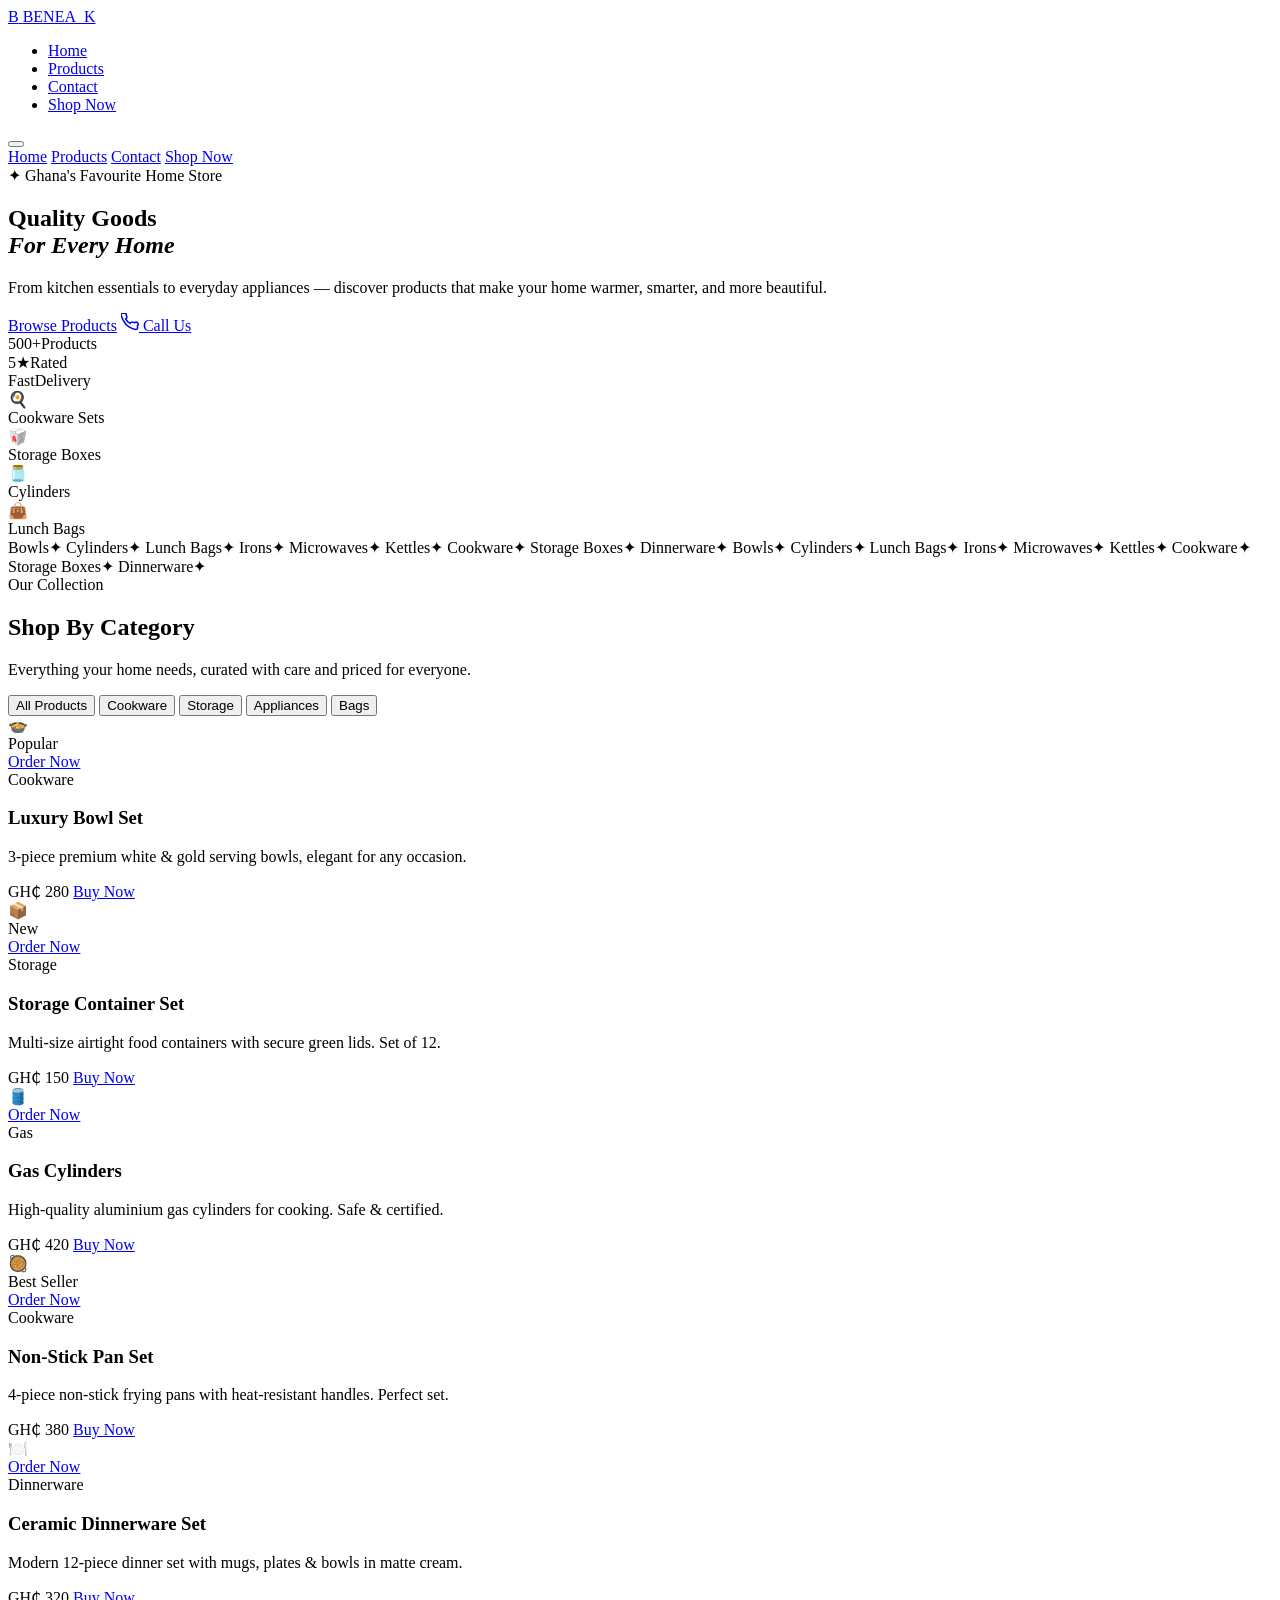
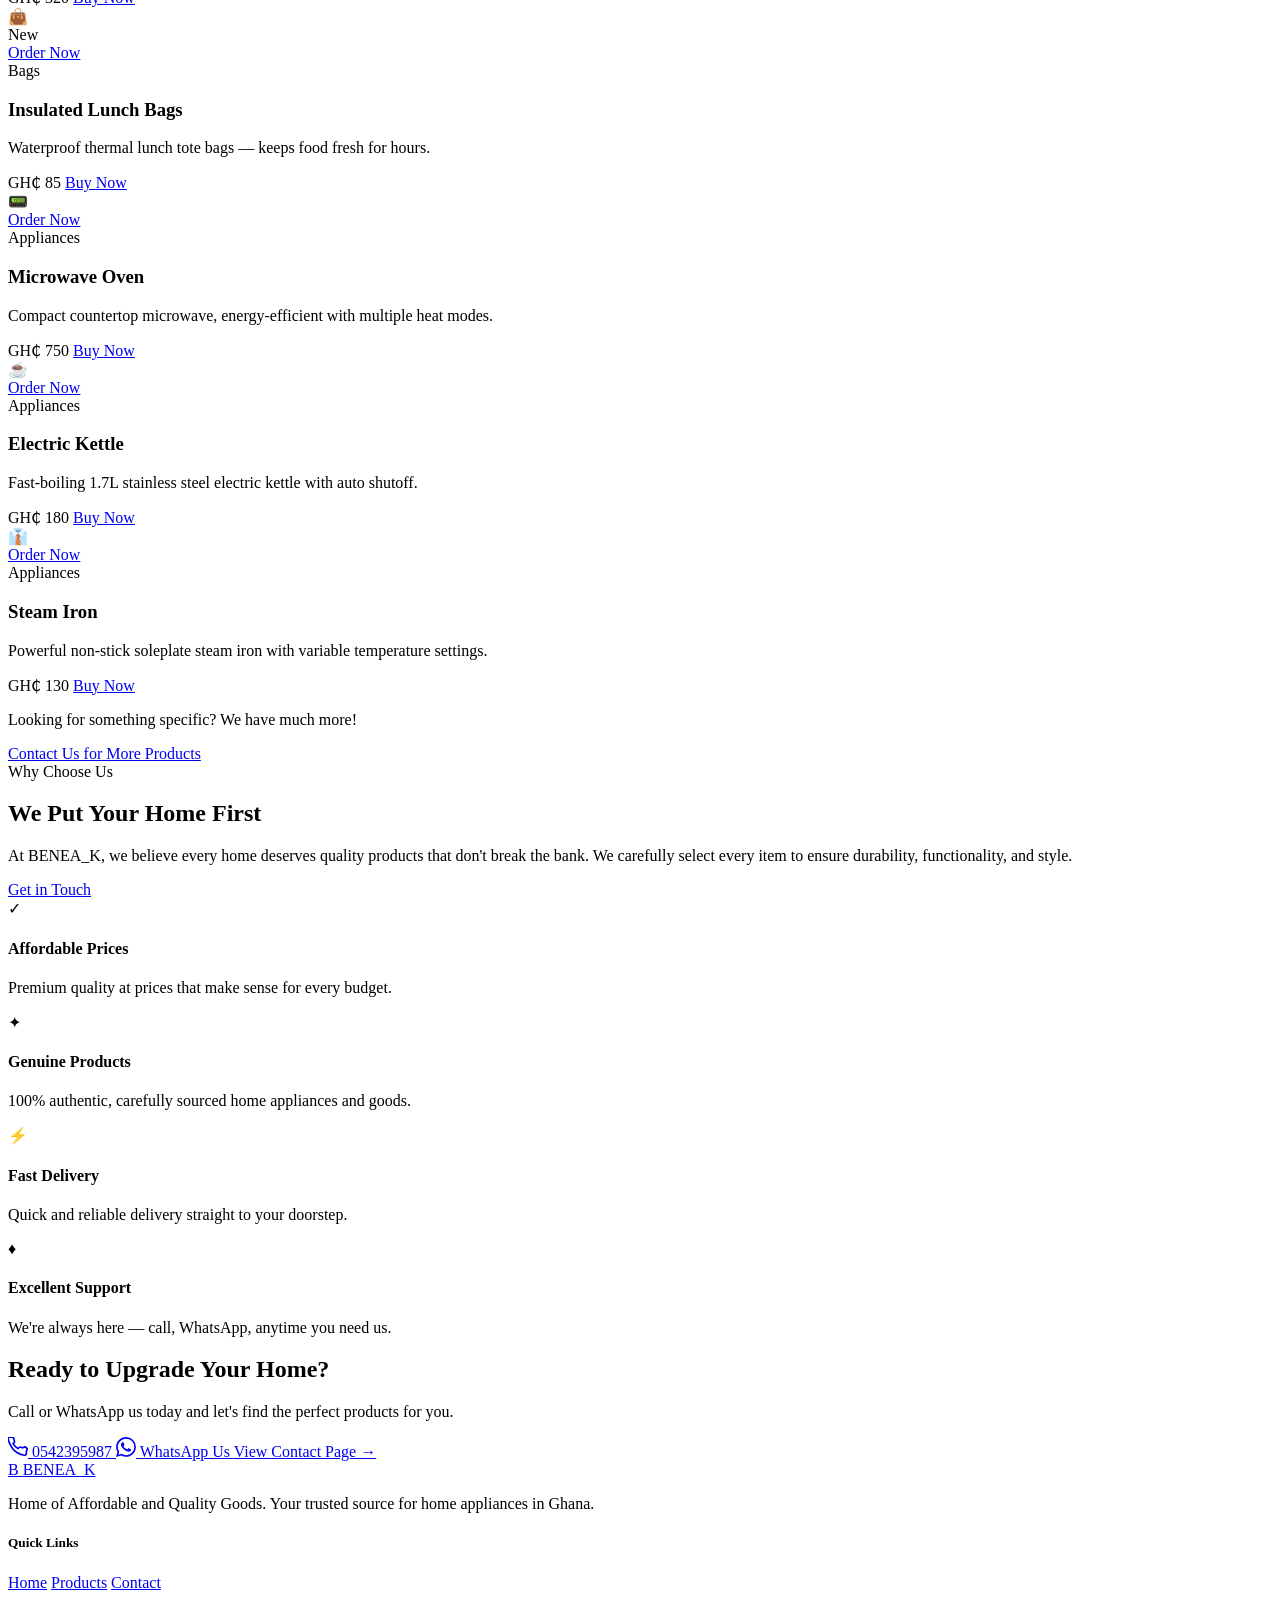
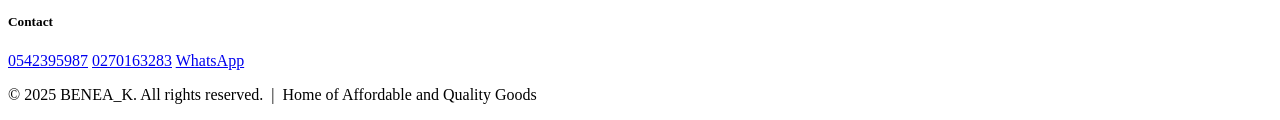
==== index.html @ fbb22505 "Add files via upload" ====
<!DOCTYPE html>
<html lang="en">

<head>
  <meta charset="UTF-8" />
  <meta name="viewport" content="width=device-width, initial-scale=1.0" />
  <title>BENEA_K — Home of Affordable & Quality Goods</title>
  <meta name="description"
    content="BENEA_K deals in all kinds of home appliances — Bowls, Cylinders, Lunch Bags, Irons, Microwaves, Kettles and more. Quality and affordable." />
  <link rel="preconnect" href="https://fonts.googleapis.com" />
  <link rel="preconnect" href="https://fonts.gstatic.com" crossorigin />
  <link
    href="https://fonts.googleapis.com/css2?family=Playfair+Display:wght@700;900&family=DM+Sans:wght@300;400;500;600&family=DM+Serif+Display&display=swap"
    rel="stylesheet" />
  <link rel="stylesheet" href="css/style.css" />
</head>

<body>

  <!-- ═══════════════ NAV ═══════════════ -->
  <header class="nav-wrapper">
    <nav class="nav">
      <a href="index.html" class="nav-logo">
        <span class="logo-mark">B</span>
        <span class="logo-text">BENEA<span class="logo-k">_K</span></span>
      </a>
      <ul class="nav-links">
        <li><a href="index.html" class="nav-link active">Home</a></li>
        <li><a href="#products" class="nav-link">Products</a></li>
        <li><a href="contact.html" class="nav-link">Contact</a></li>
        <li><a href="contact.html" class="nav-cta">Shop Now</a></li>
      </ul>
      <button class="hamburger" id="hamburger" aria-label="Open menu">
        <span></span><span></span><span></span>
      </button>
    </nav>
    <div class="mobile-menu" id="mobileMenu">
      <a href="index.html">Home</a>
      <a href="#products">Products</a>
      <a href="contact.html">Contact</a>
      <a href="contact.html" class="mobile-cta">Shop Now</a>
    </div>
  </header>

  <!-- ═══════════════ HERO ═══════════════ -->
  <section class="hero">
    <div class="hero-bg">
      <div class="hero-orb hero-orb-1"></div>
      <div class="hero-orb hero-orb-2"></div>
      <div class="hero-orb hero-orb-3"></div>
      <div class="hero-grid"></div>
    </div>
    <div class="hero-content">
      <span class="hero-badge">✦ Ghana's Favourite Home Store</span>
      <h1 class="hero-title">
        Quality Goods<br />
        <em>For Every Home</em>
      </h1>
      <p class="hero-sub">
        From kitchen essentials to everyday appliances — discover products that make your home warmer, smarter, and more
        beautiful.
      </p>
      <div class="hero-actions">
        <a href="#products" class="btn-primary">Browse Products</a>
        <a href="contact.html" class="btn-secondary">
          <svg width="18" height="18" viewBox="0 0 24 24" fill="none" stroke="currentColor" stroke-width="2">
            <path
              d="M22 16.92v3a2 2 0 01-2.18 2 19.79 19.79 0 01-8.63-3.07A19.5 19.5 0 013.07 9.81a19.79 19.79 0 01-3.07-8.67A2 2 0 012 .18h3a2 2 0 012 1.72c.127.96.361 1.903.7 2.81a2 2 0 01-.45 2.11L6.09 7.91a16 16 0 006 6l1.27-1.27a2 2 0 012.11-.45c.907.339 1.85.573 2.81.7A2 2 0 0122 16.92z" />
          </svg>
          Call Us
        </a>
      </div>
      <div class="hero-stats">
        <div class="stat"><span class="stat-num">500+</span><span class="stat-label">Products</span></div>
        <div class="stat-divider"></div>
        <div class="stat"><span class="stat-num">5★</span><span class="stat-label">Rated</span></div>
        <div class="stat-divider"></div>
        <div class="stat"><span class="stat-num">Fast</span><span class="stat-label">Delivery</span></div>
      </div>
    </div>
    <div class="hero-visual">
      <div class="hero-card hero-card-1">
        <div class="hcard-icon">🍳</div>
        <div class="hcard-text">Cookware Sets</div>
      </div>
      <div class="hero-card hero-card-2">
        <div class="hcard-icon">🥡</div>
        <div class="hcard-text">Storage Boxes</div>
      </div>
      <div class="hero-card hero-card-3">
        <div class="hcard-icon">🫙</div>
        <div class="hcard-text">Cylinders</div>
      </div>
      <div class="hero-card hero-card-4">
        <div class="hcard-icon">👜</div>
        <div class="hcard-text">Lunch Bags</div>
      </div>
      <div class="hero-blob"></div>
    </div>
  </section>

  <!-- ═══════════════ MARQUEE ═══════════════ -->
  <div class="marquee-strip">
    <div class="marquee-track">
      <span>Bowls</span><span>✦</span>
      <span>Cylinders</span><span>✦</span>
      <span>Lunch Bags</span><span>✦</span>
      <span>Irons</span><span>✦</span>
      <span>Microwaves</span><span>✦</span>
      <span>Kettles</span><span>✦</span>
      <span>Cookware</span><span>✦</span>
      <span>Storage Boxes</span><span>✦</span>
      <span>Dinnerware</span><span>✦</span>
      <span>Bowls</span><span>✦</span>
      <span>Cylinders</span><span>✦</span>
      <span>Lunch Bags</span><span>✦</span>
      <span>Irons</span><span>✦</span>
      <span>Microwaves</span><span>✦</span>
      <span>Kettles</span><span>✦</span>
      <span>Cookware</span><span>✦</span>
      <span>Storage Boxes</span><span>✦</span>
      <span>Dinnerware</span><span>✦</span>
    </div>
  </div>

  <!-- ═══════════════ PRODUCTS ═══════════════ -->
  <section class="products-section" id="products">
    <div class="container">
      <div class="section-header">
        <span class="section-eyebrow">Our Collection</span>
        <h2 class="section-title">Shop By Category</h2>
        <p class="section-desc">Everything your home needs, curated with care and priced for everyone.</p>
      </div>

      <!-- Filter Tabs -->
      <div class="filter-tabs">
        <button class="filter-btn active" data-filter="all">All Products</button>
        <button class="filter-btn" data-filter="cookware">Cookware</button>
        <button class="filter-btn" data-filter="storage">Storage</button>
        <button class="filter-btn" data-filter="appliances">Appliances</button>
        <button class="filter-btn" data-filter="bags">Bags</button>
      </div>

      <!-- Product Grid -->
      <div class="products-grid" id="productsGrid">

        <article class="product-card" data-category="cookware">
          <div class="product-img-wrap">
            <div class="product-img product-img-1">
              <div class="img-placeholder cookware-bowl">🍲</div>
            </div>
            <span class="product-badge">Popular</span>
            <div class="product-overlay">
              <a href="contact.html" class="overlay-btn">Order Now</a>
            </div>
          </div>
          <div class="product-info">
            <span class="product-cat">Cookware</span>
            <h3 class="product-name">Luxury Bowl Set</h3>
            <p class="product-desc">3-piece premium white & gold serving bowls, elegant for any occasion.</p>
            <div class="product-footer">
              <span class="product-price">GH₵ 280</span>
              <a href="contact.html" class="product-btn">Buy Now</a>
            </div>
          </div>
        </article>

        <article class="product-card" data-category="storage">
          <div class="product-img-wrap">
            <div class="product-img product-img-2">
              <div class="img-placeholder storage-box">📦</div>
            </div>
            <span class="product-badge badge-new">New</span>
            <div class="product-overlay">
              <a href="contact.html" class="overlay-btn">Order Now</a>
            </div>
          </div>
          <div class="product-info">
            <span class="product-cat">Storage</span>
            <h3 class="product-name">Storage Container Set</h3>
            <p class="product-desc">Multi-size airtight food containers with secure green lids. Set of 12.</p>
            <div class="product-footer">
              <span class="product-price">GH₵ 150</span>
              <a href="contact.html" class="product-btn">Buy Now</a>
            </div>
          </div>
        </article>

        <article class="product-card" data-category="appliances">
          <div class="product-img-wrap">
            <div class="product-img product-img-3">
              <div class="img-placeholder cylinder">🛢️</div>
            </div>
            <div class="product-overlay">
              <a href="contact.html" class="overlay-btn">Order Now</a>
            </div>
          </div>
          <div class="product-info">
            <span class="product-cat">Gas</span>
            <h3 class="product-name">Gas Cylinders</h3>
            <p class="product-desc">High-quality aluminium gas cylinders for cooking. Safe & certified.</p>
            <div class="product-footer">
              <span class="product-price">GH₵ 420</span>
              <a href="contact.html" class="product-btn">Buy Now</a>
            </div>
          </div>
        </article>

        <article class="product-card featured" data-category="cookware">
          <div class="product-img-wrap">
            <div class="product-img product-img-4">
              <div class="img-placeholder pan-set">🥘</div>
            </div>
            <span class="product-badge badge-hot">Best Seller</span>
            <div class="product-overlay">
              <a href="contact.html" class="overlay-btn">Order Now</a>
            </div>
          </div>
          <div class="product-info">
            <span class="product-cat">Cookware</span>
            <h3 class="product-name">Non-Stick Pan Set</h3>
            <p class="product-desc">4-piece non-stick frying pans with heat-resistant handles. Perfect set.</p>
            <div class="product-footer">
              <span class="product-price">GH₵ 380</span>
              <a href="contact.html" class="product-btn">Buy Now</a>
            </div>
          </div>
        </article>

        <article class="product-card" data-category="storage">
          <div class="product-img-wrap">
            <div class="product-img product-img-5">
              <div class="img-placeholder dinnerware">🍽️</div>
            </div>
            <div class="product-overlay">
              <a href="contact.html" class="overlay-btn">Order Now</a>
            </div>
          </div>
          <div class="product-info">
            <span class="product-cat">Dinnerware</span>
            <h3 class="product-name">Ceramic Dinnerware Set</h3>
            <p class="product-desc">Modern 12-piece dinner set with mugs, plates & bowls in matte cream.</p>
            <div class="product-footer">
              <span class="product-price">GH₵ 320</span>
              <a href="contact.html" class="product-btn">Buy Now</a>
            </div>
          </div>
        </article>

        <article class="product-card" data-category="bags">
          <div class="product-img-wrap">
            <div class="product-img product-img-6">
              <div class="img-placeholder lunch-bag">👜</div>
            </div>
            <span class="product-badge badge-new">New</span>
            <div class="product-overlay">
              <a href="contact.html" class="overlay-btn">Order Now</a>
            </div>
          </div>
          <div class="product-info">
            <span class="product-cat">Bags</span>
            <h3 class="product-name">Insulated Lunch Bags</h3>
            <p class="product-desc">Waterproof thermal lunch tote bags — keeps food fresh for hours.</p>
            <div class="product-footer">
              <span class="product-price">GH₵ 85</span>
              <a href="contact.html" class="product-btn">Buy Now</a>
            </div>
          </div>
        </article>

        <article class="product-card" data-category="appliances">
          <div class="product-img-wrap">
            <div class="product-img product-img-7">
              <div class="img-placeholder microwave">📟</div>
            </div>
            <div class="product-overlay">
              <a href="contact.html" class="overlay-btn">Order Now</a>
            </div>
          </div>
          <div class="product-info">
            <span class="product-cat">Appliances</span>
            <h3 class="product-name">Microwave Oven</h3>
            <p class="product-desc">Compact countertop microwave, energy-efficient with multiple heat modes.</p>
            <div class="product-footer">
              <span class="product-price">GH₵ 750</span>
              <a href="contact.html" class="product-btn">Buy Now</a>
            </div>
          </div>
        </article>

        <article class="product-card" data-category="appliances">
          <div class="product-img-wrap">
            <div class="product-img product-img-8">
              <div class="img-placeholder kettle">☕</div>
            </div>
            <div class="product-overlay">
              <a href="contact.html" class="overlay-btn">Order Now</a>
            </div>
          </div>
          <div class="product-info">
            <span class="product-cat">Appliances</span>
            <h3 class="product-name">Electric Kettle</h3>
            <p class="product-desc">Fast-boiling 1.7L stainless steel electric kettle with auto shutoff.</p>
            <div class="product-footer">
              <span class="product-price">GH₵ 180</span>
              <a href="contact.html" class="product-btn">Buy Now</a>
            </div>
          </div>
        </article>

        <article class="product-card" data-category="appliances">
          <div class="product-img-wrap">
            <div class="product-img product-img-9">
              <div class="img-placeholder iron">👔</div>
            </div>
            <div class="product-overlay">
              <a href="contact.html" class="overlay-btn">Order Now</a>
            </div>
          </div>
          <div class="product-info">
            <span class="product-cat">Appliances</span>
            <h3 class="product-name">Steam Iron</h3>
            <p class="product-desc">Powerful non-stick soleplate steam iron with variable temperature settings.</p>
            <div class="product-footer">
              <span class="product-price">GH₵ 130</span>
              <a href="contact.html" class="product-btn">Buy Now</a>
            </div>
          </div>
        </article>

      </div>

      <div class="products-cta">
        <p>Looking for something specific? We have much more!</p>
        <a href="contact.html" class="btn-primary">Contact Us for More Products</a>
      </div>
    </div>
  </section>

  <!-- ═══════════════ WHY US ═══════════════ -->
  <section class="why-section">
    <div class="container">
      <div class="why-grid">
        <div class="why-content">
          <span class="section-eyebrow">Why Choose Us</span>
          <h2 class="why-title">We Put Your Home First</h2>
          <p class="why-desc">At BENEA_K, we believe every home deserves quality products that don't break the bank. We
            carefully select every item to ensure durability, functionality, and style.</p>
          <a href="contact.html" class="btn-primary">Get in Touch</a>
        </div>
        <div class="why-features">
          <div class="feature-item">
            <div class="feature-icon">✓</div>
            <div class="feature-text">
              <h4>Affordable Prices</h4>
              <p>Premium quality at prices that make sense for every budget.</p>
            </div>
          </div>
          <div class="feature-item">
            <div class="feature-icon">✦</div>
            <div class="feature-text">
              <h4>Genuine Products</h4>
              <p>100% authentic, carefully sourced home appliances and goods.</p>
            </div>
          </div>
          <div class="feature-item">
            <div class="feature-icon">⚡</div>
            <div class="feature-text">
              <h4>Fast Delivery</h4>
              <p>Quick and reliable delivery straight to your doorstep.</p>
            </div>
          </div>
          <div class="feature-item">
            <div class="feature-icon">♦</div>
            <div class="feature-text">
              <h4>Excellent Support</h4>
              <p>We're always here — call, WhatsApp, anytime you need us.</p>
            </div>
          </div>
        </div>
      </div>
    </div>
  </section>

  <!-- ═══════════════ CTA BANNER ═══════════════ -->
  <section class="cta-banner">
    <div class="cta-bg">
      <div class="cta-orb"></div>
    </div>
    <div class="container cta-content">
      <h2>Ready to Upgrade Your Home?</h2>
      <p>Call or WhatsApp us today and let's find the perfect products for you.</p>
      <div class="cta-actions">
        <a href="tel:0542395987" class="cta-phone">
          <svg width="20" height="20" viewBox="0 0 24 24" fill="none" stroke="currentColor" stroke-width="2">
            <path
              d="M22 16.92v3a2 2 0 01-2.18 2 19.79 19.79 0 01-8.63-3.07A19.5 19.5 0 013.07 9.81a19.79 19.79 0 01-3.07-8.67A2 2 0 012 .18h3a2 2 0 012 1.72c.127.96.361 1.903.7 2.81a2 2 0 01-.45 2.11L6.09 7.91a16 16 0 006 6l1.27-1.27a2 2 0 012.11-.45c.907.339 1.85.573 2.81.7A2 2 0 0122 16.92z" />
          </svg>
          0542395987
        </a>
        <a href="https://wa.me/233542395987" target="_blank" class="cta-whatsapp">
          <svg width="20" height="20" viewBox="0 0 24 24" fill="currentColor">
            <path
              d="M17.472 14.382c-.297-.149-1.758-.867-2.03-.967-.273-.099-.471-.148-.67.15-.197.297-.767.966-.94 1.164-.173.199-.347.223-.644.075-.297-.15-1.255-.463-2.39-1.475-.883-.788-1.48-1.761-1.653-2.059-.173-.297-.018-.458.13-.606.134-.133.298-.347.446-.52.149-.174.198-.298.298-.497.099-.198.05-.371-.025-.52-.075-.149-.669-1.612-.916-2.207-.242-.579-.487-.5-.669-.51-.173-.008-.371-.01-.57-.01-.198 0-.52.074-.792.372-.272.297-1.04 1.016-1.04 2.479 0 1.462 1.065 2.875 1.213 3.074.149.198 2.096 3.2 5.077 4.487.709.306 1.262.489 1.694.625.712.227 1.36.195 1.871.118.571-.085 1.758-.719 2.006-1.413.248-.694.248-1.289.173-1.413-.074-.124-.272-.198-.57-.347m-5.421 7.403h-.004a9.87 9.87 0 01-5.031-1.378l-.361-.214-3.741.982.998-3.648-.235-.374a9.86 9.86 0 01-1.51-5.26c.001-5.45 4.436-9.884 9.888-9.884 2.64 0 5.122 1.03 6.988 2.898a9.825 9.825 0 012.893 6.994c-.003 5.45-4.437 9.884-9.885 9.884m8.413-18.297A11.815 11.815 0 0012.05 0C5.495 0 .16 5.335.157 11.892c0 2.096.547 4.142 1.588 5.945L.057 24l6.305-1.654a11.882 11.882 0 005.683 1.448h.005c6.554 0 11.89-5.335 11.893-11.893a11.821 11.821 0 00-3.48-8.413z" />
          </svg>
          WhatsApp Us
        </a>
        <a href="contact.html" class="cta-contact-link">View Contact Page →</a>
      </div>
    </div>
  </section>

  <!-- ═══════════════ FOOTER ═══════════════ -->
  <footer class="footer">
    <div class="container footer-inner">
      <div class="footer-brand">
        <a href="index.html" class="nav-logo footer-logo">
          <span class="logo-mark">B</span>
          <span class="logo-text">BENEA<span class="logo-k">_K</span></span>
        </a>
        <p>Home of Affordable and Quality Goods. Your trusted source for home appliances in Ghana.</p>
      </div>
      <div class="footer-links">
        <h5>Quick Links</h5>
        <a href="index.html">Home</a>
        <a href="#products">Products</a>
        <a href="contact.html">Contact</a>
      </div>
      <div class="footer-contact">
        <h5>Contact</h5>
        <a href="tel:0542395987">0542395987</a>
        <a href="tel:0270163283">0270163283</a>
        <a href="https://wa.me/233542395987" target="_blank">WhatsApp</a>
      </div>
    </div>
    <div class="footer-bottom">
      <p>© 2025 BENEA_K. All rights reserved. &nbsp;|&nbsp; Home of Affordable and Quality Goods</p>
    </div>
  </footer>

  <script src="js/main.js"></script>
</body>

</html>
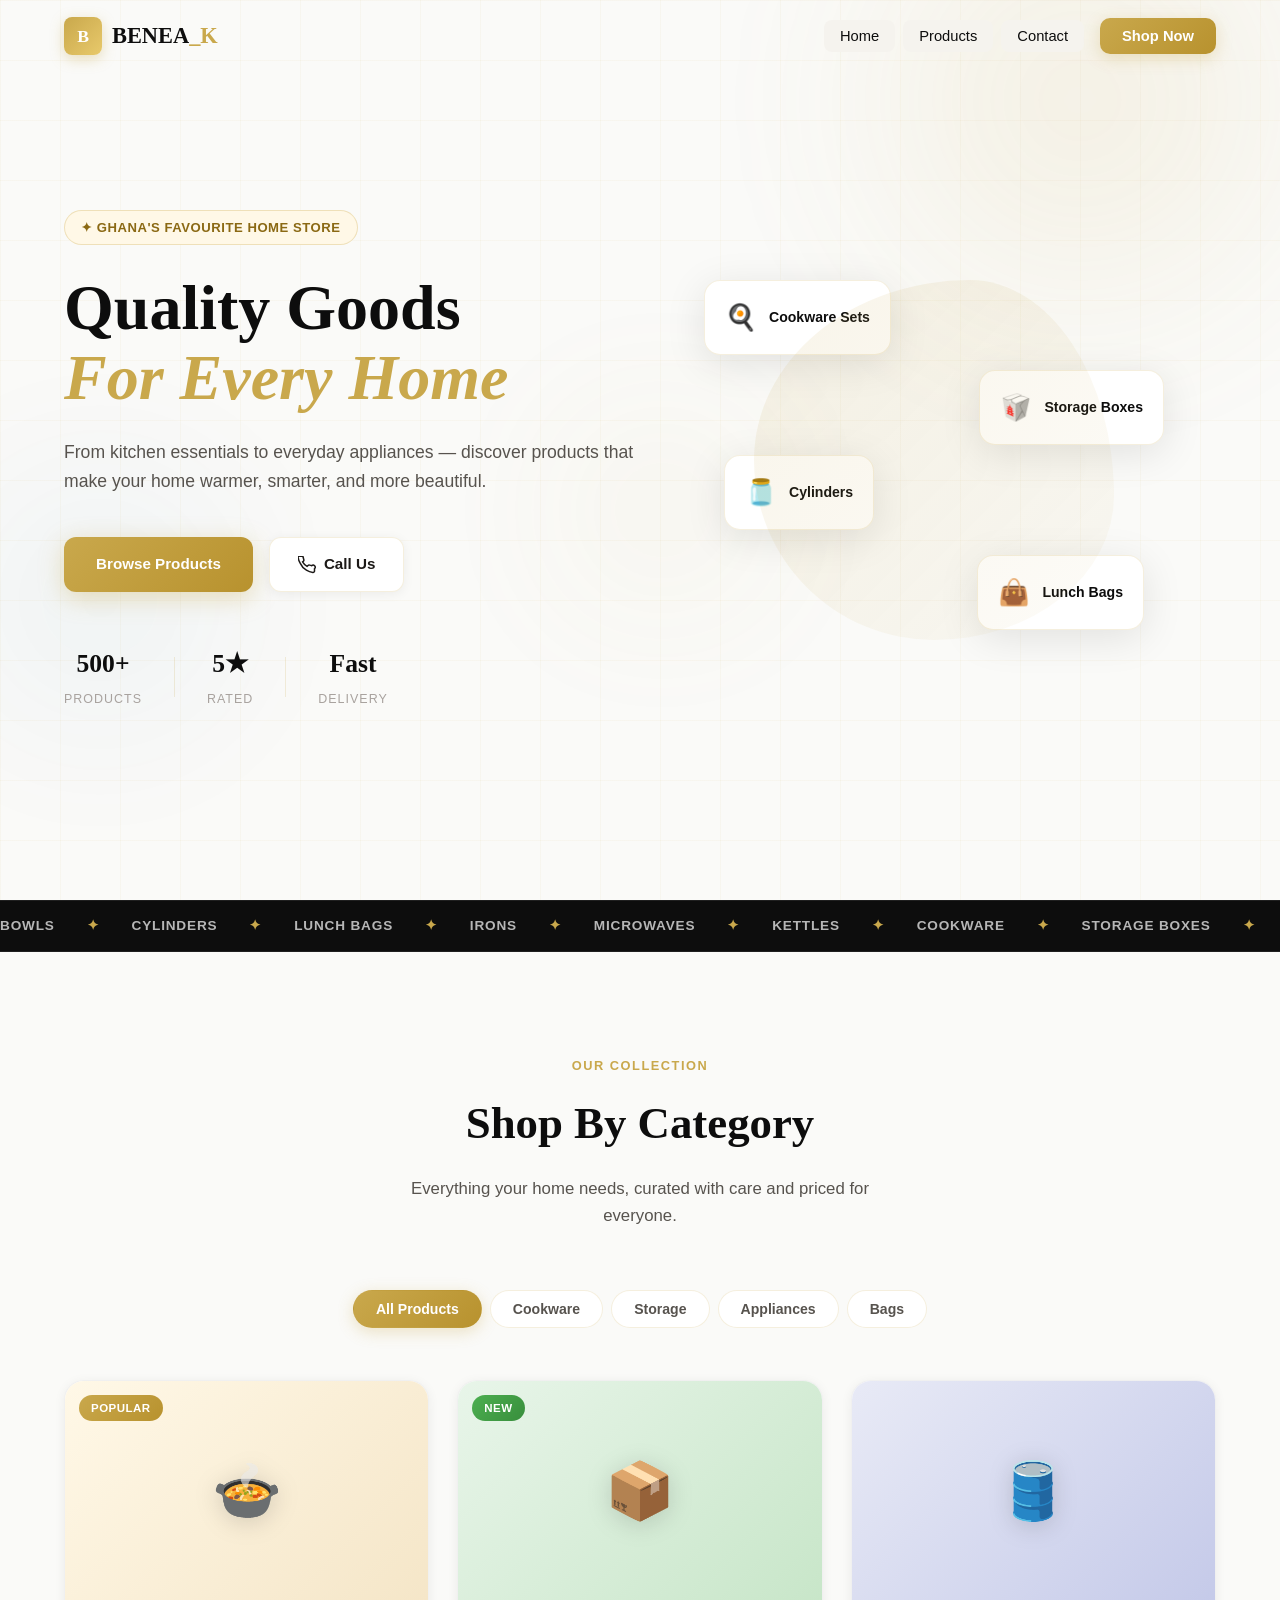
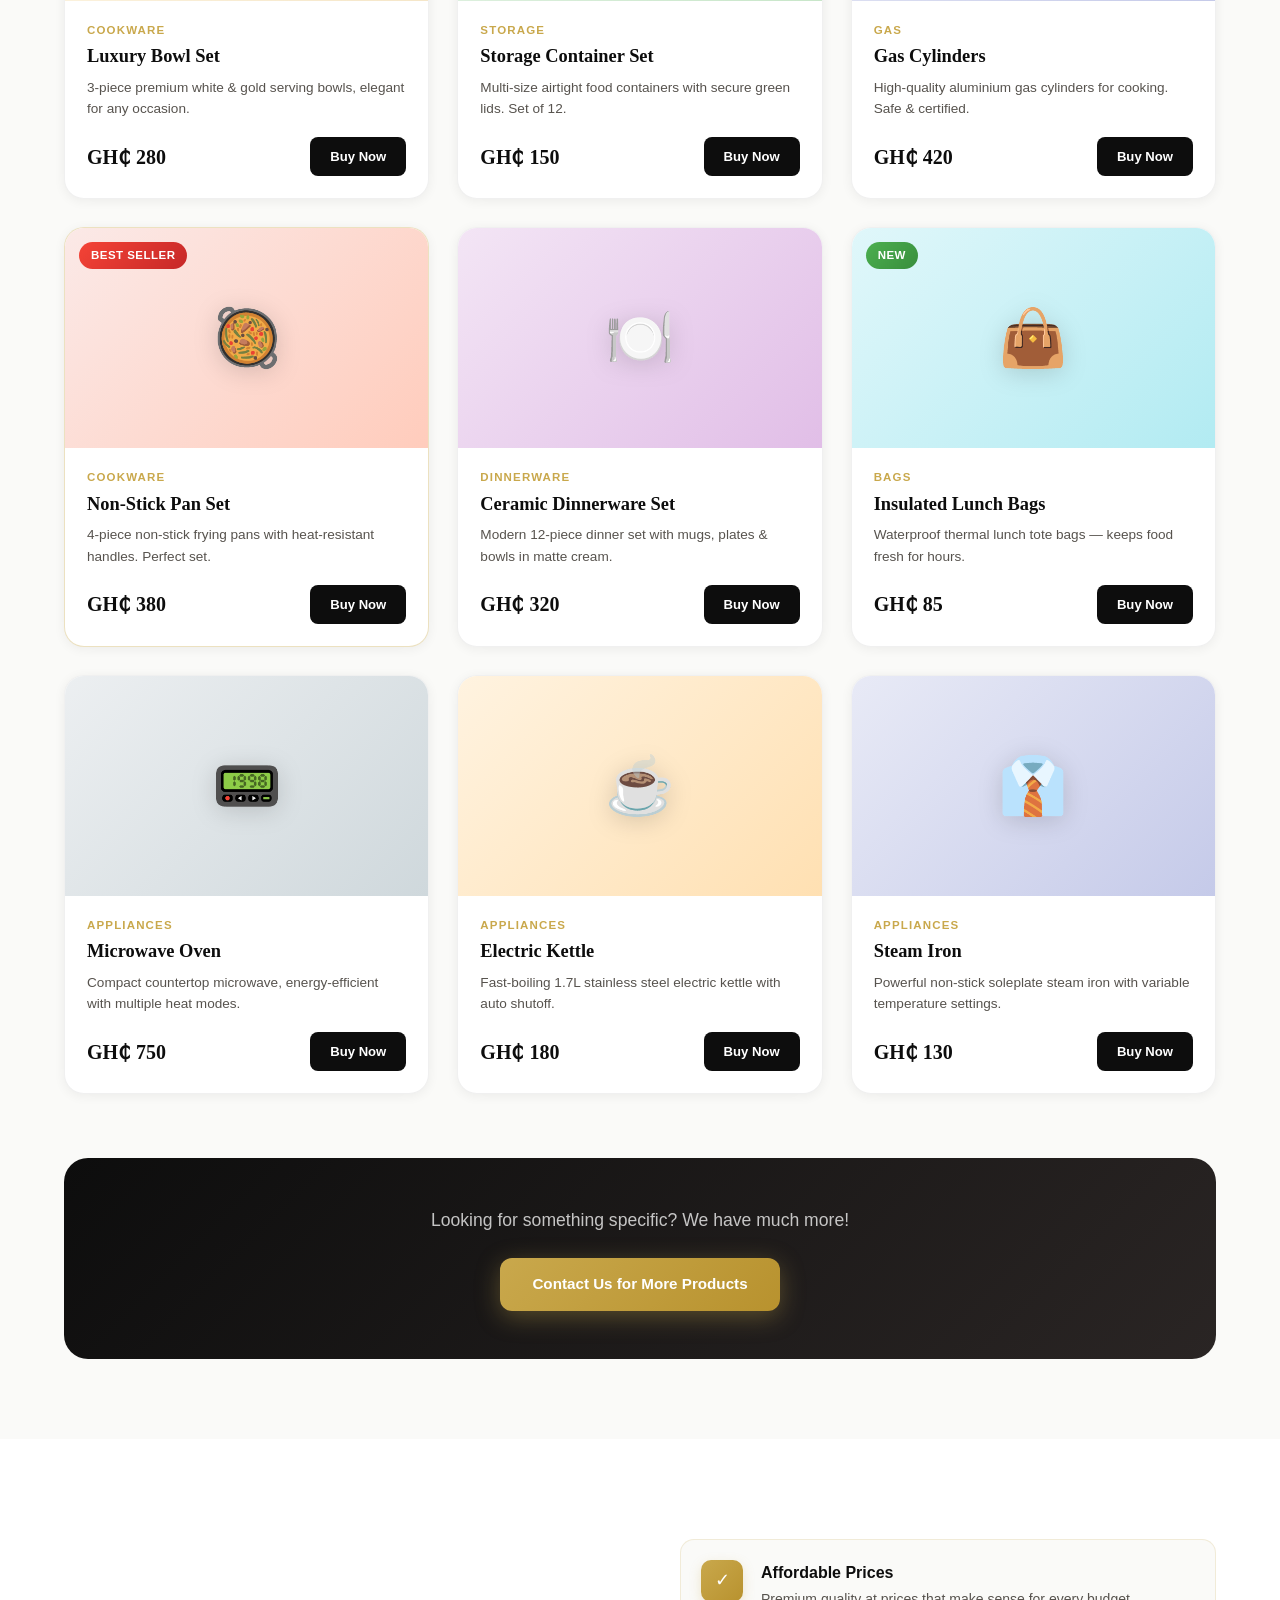
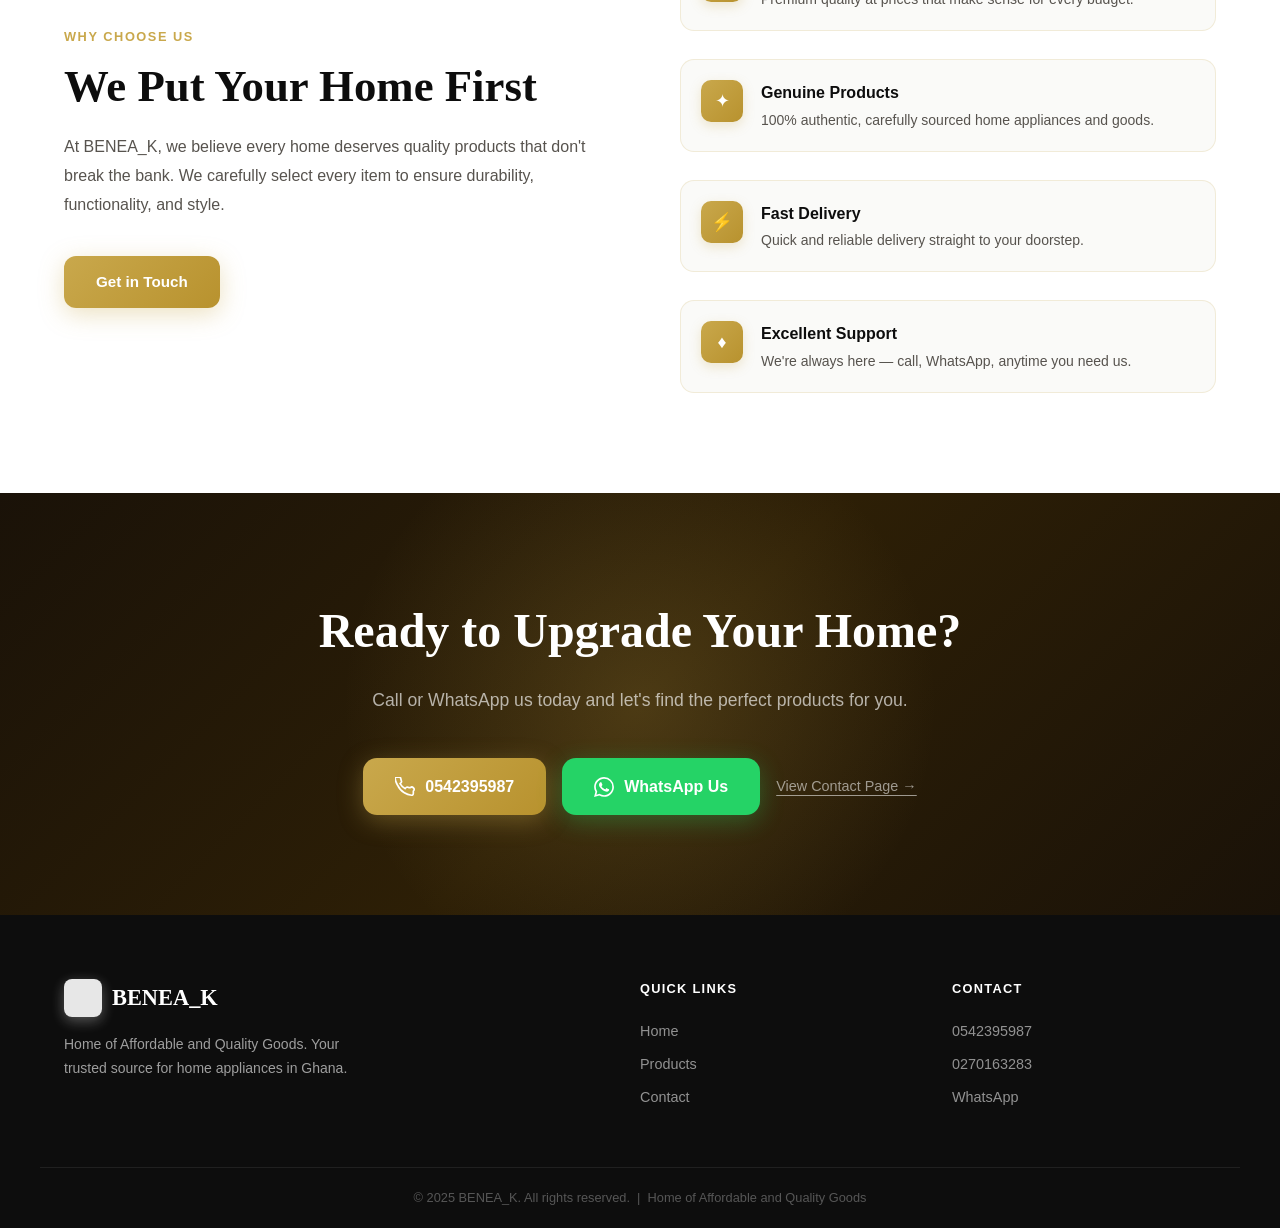
==== commit 396b9417: "Update index.html" ====
--- a/index.html
+++ b/index.html
@@ -12,7 +12,7 @@
   <link
     href="https://fonts.googleapis.com/css2?family=Playfair+Display:wght@700;900&family=DM+Sans:wght@300;400;500;600&family=DM+Serif+Display&display=swap"
     rel="stylesheet" />
-  <link rel="stylesheet" href="css/style.css" />
+  <link rel="stylesheet" href="style.css">
 </head>
 
 <body>
@@ -438,7 +438,7 @@
     </div>
   </footer>
 
-  <script src="js/main.js"></script>
+  <script src="script.js"></script>
 </body>
 
-</html>+</html>
--- a/style.css
+++ b/style.css
@@ -0,0 +1,1546 @@
+/* ═══════════════════════════════════════════════════════
+   BENEA_K — Premium Home Goods Website
+   Design: Warm luxury with clean editorial aesthetic
+   ═══════════════════════════════════════════════════════ */
+
+/* ── CSS Variables ── */
+:root {
+  --gold: #C9A84C;
+  --gold-light: #E8C96B;
+  --gold-pale: #FFF8E7;
+  --dark: #0D0D0D;
+  --dark-2: #1A1A1A;
+  --dark-3: #2A2524;
+  --text: #1C1917;
+  --text-2: #57534E;
+  --text-3: #A8A29E;
+  --white: #FFFFFF;
+  --cream: #FAFAF8;
+  --cream-2: #F5F3EE;
+  --blue-accent: #1D5FA8;
+  --wa-green: #25D366;
+  --border: rgba(201, 168, 76, 0.18);
+  --shadow-sm: 0 2px 12px rgba(0, 0, 0, 0.06);
+  --shadow-md: 0 8px 40px rgba(0, 0, 0, 0.10);
+  --shadow-lg: 0 20px 80px rgba(0, 0, 0, 0.14);
+  --radius: 16px;
+  --radius-sm: 10px;
+  --transition: 0.3s cubic-bezier(0.4, 0, 0.2, 1);
+}
+
+/* ── Reset & Base ── */
+*,
+*::before,
+*::after {
+  box-sizing: border-box;
+  margin: 0;
+  padding: 0;
+}
+
+html {
+  scroll-behavior: smooth;
+  font-size: 16px;
+}
+
+body {
+  font-family: 'DM Sans', sans-serif;
+  background: var(--cream);
+  color: var(--text);
+  line-height: 1.6;
+  overflow-x: hidden;
+}
+
+img {
+  max-width: 100%;
+  display: block;
+}
+
+a {
+  text-decoration: none;
+  color: inherit;
+}
+
+button {
+  cursor: pointer;
+  border: none;
+  background: none;
+  font-family: inherit;
+}
+
+ul {
+  list-style: none;
+}
+
+.container {
+  max-width: 1200px;
+  margin: 0 auto;
+  padding: 0 24px;
+}
+
+/* ══════════════════════════════════════
+   NAVIGATION
+══════════════════════════════════════ */
+.nav-wrapper {
+  position: fixed;
+  top: 0;
+  left: 0;
+  right: 0;
+  z-index: 999;
+  transition: var(--transition);
+}
+
+.nav-wrapper.scrolled {
+  background: rgba(255, 255, 255, 0.96);
+  backdrop-filter: blur(20px);
+  border-bottom: 1px solid var(--border);
+  box-shadow: 0 4px 32px rgba(0, 0, 0, 0.08);
+}
+
+.nav {
+  max-width: 1200px;
+  margin: 0 auto;
+  padding: 0 24px;
+  height: 72px;
+  display: flex;
+  align-items: center;
+  justify-content: space-between;
+}
+
+.nav-logo {
+  display: flex;
+  align-items: center;
+  gap: 10px;
+  font-family: 'Playfair Display', serif;
+  font-weight: 900;
+  font-size: 1.4rem;
+  color: var(--dark);
+}
+
+.logo-mark {
+  width: 38px;
+  height: 38px;
+  background: linear-gradient(135deg, var(--gold), var(--gold-light));
+  color: white;
+  border-radius: 8px;
+  display: flex;
+  align-items: center;
+  justify-content: center;
+  font-size: 1.1rem;
+  font-weight: 900;
+  box-shadow: 0 4px 14px rgba(201, 168, 76, 0.35);
+}
+
+.logo-k {
+  color: var(--gold);
+}
+
+.nav-links {
+  display: flex;
+  align-items: center;
+  gap: 8px;
+}
+
+.nav-link {
+  padding: 8px 16px;
+  border-radius: 8px;
+  font-size: 0.92rem;
+  font-weight: 500;
+  color: var(--text-2);
+  transition: var(--transition);
+}
+
+.nav-link:hover,
+.nav-link.active {
+  color: var(--dark);
+  background: var(--cream-2);
+}
+
+.nav-cta {
+  padding: 10px 22px;
+  background: linear-gradient(135deg, var(--gold), #B8922E);
+  color: white;
+  border-radius: 10px;
+  font-size: 0.92rem;
+  font-weight: 600;
+  margin-left: 8px;
+  box-shadow: 0 4px 16px rgba(201, 168, 76, 0.3);
+  transition: var(--transition);
+}
+
+.nav-cta:hover {
+  transform: translateY(-1px);
+  box-shadow: 0 6px 24px rgba(201, 168, 76, 0.4);
+}
+
+.hamburger {
+  display: none;
+  flex-direction: column;
+  gap: 5px;
+  padding: 8px;
+}
+
+.hamburger span {
+  display: block;
+  width: 24px;
+  height: 2px;
+  background: var(--dark);
+  border-radius: 2px;
+  transition: var(--transition);
+}
+
+.mobile-menu {
+  display: none;
+  flex-direction: column;
+  background: white;
+  border-top: 1px solid var(--border);
+  padding: 16px 24px;
+  gap: 4px;
+}
+
+.mobile-menu a {
+  padding: 12px 16px;
+  border-radius: 10px;
+  font-weight: 500;
+  color: var(--text-2);
+  transition: var(--transition);
+}
+
+.mobile-menu a:hover {
+  background: var(--cream-2);
+  color: var(--dark);
+}
+
+.mobile-cta {
+  background: linear-gradient(135deg, var(--gold), #B8922E) !important;
+  color: white !important;
+  text-align: center;
+  margin-top: 8px;
+}
+
+/* ══════════════════════════════════════
+   HERO SECTION
+══════════════════════════════════════ */
+.hero {
+  min-height: 100vh;
+  display: flex;
+  align-items: center;
+  padding: 100px 24px 80px;
+  max-width: 1200px;
+  margin: 0 auto;
+  gap: 60px;
+  position: relative;
+}
+
+.hero-bg {
+  position: fixed;
+  inset: 0;
+  z-index: -1;
+  overflow: hidden;
+  pointer-events: none;
+}
+
+.hero-orb {
+  position: absolute;
+  border-radius: 50%;
+  filter: blur(80px);
+  opacity: 0.45;
+}
+
+.hero-orb-1 {
+  width: 600px;
+  height: 600px;
+  background: radial-gradient(circle, rgba(201, 168, 76, 0.3) 0%, transparent 70%);
+  top: -200px;
+  right: -100px;
+  animation: floatOrb 8s ease-in-out infinite;
+}
+
+.hero-orb-2 {
+  width: 400px;
+  height: 400px;
+  background: radial-gradient(circle, rgba(29, 95, 168, 0.15) 0%, transparent 70%);
+  bottom: 100px;
+  left: -100px;
+  animation: floatOrb 10s ease-in-out infinite reverse;
+}
+
+.hero-orb-3 {
+  width: 300px;
+  height: 300px;
+  background: radial-gradient(circle, rgba(201, 168, 76, 0.2) 0%, transparent 70%);
+  top: 40%;
+  left: 40%;
+  animation: floatOrb 12s ease-in-out infinite;
+}
+
+.hero-grid {
+  position: absolute;
+  inset: 0;
+  background-image:
+    linear-gradient(rgba(201, 168, 76, 0.05) 1px, transparent 1px),
+    linear-gradient(90deg, rgba(201, 168, 76, 0.05) 1px, transparent 1px);
+  background-size: 60px 60px;
+}
+
+@keyframes floatOrb {
+
+  0%,
+  100% {
+    transform: translate(0, 0) scale(1);
+  }
+
+  33% {
+    transform: translate(30px, -20px) scale(1.05);
+  }
+
+  66% {
+    transform: translate(-20px, 30px) scale(0.95);
+  }
+}
+
+.hero-content {
+  flex: 1;
+  max-width: 580px;
+}
+
+.hero-badge {
+  display: inline-flex;
+  align-items: center;
+  gap: 8px;
+  background: var(--gold-pale);
+  border: 1px solid rgba(201, 168, 76, 0.3);
+  color: #8B6914;
+  padding: 6px 16px;
+  border-radius: 50px;
+  font-size: 0.82rem;
+  font-weight: 600;
+  letter-spacing: 0.04em;
+  text-transform: uppercase;
+  margin-bottom: 28px;
+  animation: fadeUp 0.6s ease both;
+}
+
+.hero-title {
+  font-family: 'Playfair Display', serif;
+  font-size: clamp(2.8rem, 5vw, 4.2rem);
+  font-weight: 900;
+  line-height: 1.1;
+  color: var(--dark);
+  margin-bottom: 24px;
+  animation: fadeUp 0.6s 0.1s ease both;
+}
+
+.hero-title em {
+  font-style: italic;
+  color: var(--gold);
+  display: block;
+}
+
+.hero-sub {
+  font-size: 1.1rem;
+  color: var(--text-2);
+  line-height: 1.7;
+  margin-bottom: 40px;
+  font-weight: 300;
+  animation: fadeUp 0.6s 0.2s ease both;
+}
+
+.hero-actions {
+  display: flex;
+  gap: 16px;
+  flex-wrap: wrap;
+  margin-bottom: 52px;
+  animation: fadeUp 0.6s 0.3s ease both;
+}
+
+.btn-primary {
+  display: inline-flex;
+  align-items: center;
+  gap: 8px;
+  padding: 14px 32px;
+  background: linear-gradient(135deg, var(--gold), #B8922E);
+  color: white;
+  border-radius: 12px;
+  font-weight: 600;
+  font-size: 0.95rem;
+  box-shadow: 0 6px 24px rgba(201, 168, 76, 0.35);
+  transition: var(--transition);
+}
+
+.btn-primary:hover {
+  transform: translateY(-2px);
+  box-shadow: 0 10px 36px rgba(201, 168, 76, 0.45);
+}
+
+.btn-secondary {
+  display: inline-flex;
+  align-items: center;
+  gap: 8px;
+  padding: 14px 28px;
+  background: white;
+  color: var(--text);
+  border-radius: 12px;
+  font-weight: 600;
+  font-size: 0.95rem;
+  border: 1.5px solid var(--border);
+  box-shadow: var(--shadow-sm);
+  transition: var(--transition);
+}
+
+.btn-secondary:hover {
+  border-color: var(--gold);
+  transform: translateY(-2px);
+  box-shadow: var(--shadow-md);
+}
+
+.hero-stats {
+  display: flex;
+  align-items: center;
+  gap: 32px;
+  animation: fadeUp 0.6s 0.4s ease both;
+}
+
+.stat {
+  text-align: center;
+}
+
+.stat-num {
+  display: block;
+  font-family: 'Playfair Display', serif;
+  font-size: 1.6rem;
+  font-weight: 900;
+  color: var(--dark);
+}
+
+.stat-label {
+  font-size: 0.78rem;
+  color: var(--text-3);
+  text-transform: uppercase;
+  letter-spacing: 0.08em;
+}
+
+.stat-divider {
+  width: 1px;
+  height: 40px;
+  background: var(--border);
+}
+
+.hero-visual {
+  flex: 1;
+  max-width: 460px;
+  position: relative;
+  min-height: 420px;
+  display: flex;
+  align-items: center;
+  justify-content: center;
+  animation: fadeUp 0.6s 0.2s ease both;
+}
+
+.hero-blob {
+  position: absolute;
+  width: 360px;
+  height: 360px;
+  background: linear-gradient(135deg, rgba(201, 168, 76, 0.12), rgba(201, 168, 76, 0.04));
+  border-radius: 60% 40% 50% 50% / 50% 60% 40% 50%;
+  animation: blobMorph 8s ease-in-out infinite;
+}
+
+@keyframes blobMorph {
+
+  0%,
+  100% {
+    border-radius: 60% 40% 50% 50% / 50% 60% 40% 50%;
+  }
+
+  50% {
+    border-radius: 40% 60% 40% 60% / 60% 40% 60% 40%;
+  }
+}
+
+.hero-card {
+  position: absolute;
+  background: white;
+  border: 1px solid var(--border);
+  border-radius: 16px;
+  padding: 16px 20px;
+  display: flex;
+  align-items: center;
+  gap: 12px;
+  box-shadow: var(--shadow-md);
+  white-space: nowrap;
+  animation: heroCardFloat 6s ease-in-out infinite;
+  transition: var(--transition);
+}
+
+.hero-card:hover {
+  transform: translateY(-4px) scale(1.02);
+}
+
+.hcard-icon {
+  font-size: 1.6rem;
+}
+
+.hcard-text {
+  font-size: 0.88rem;
+  font-weight: 600;
+  color: var(--dark);
+}
+
+.hero-card-1 {
+  top: 30px;
+  left: 0;
+  animation-delay: 0s;
+}
+
+.hero-card-2 {
+  top: 120px;
+  right: 0;
+  animation-delay: 1.5s;
+}
+
+.hero-card-3 {
+  bottom: 140px;
+  left: 20px;
+  animation-delay: 3s;
+}
+
+.hero-card-4 {
+  bottom: 40px;
+  right: 20px;
+  animation-delay: 4.5s;
+}
+
+@keyframes heroCardFloat {
+
+  0%,
+  100% {
+    transform: translateY(0px);
+  }
+
+  50% {
+    transform: translateY(-8px);
+  }
+}
+
+@keyframes fadeUp {
+  from {
+    opacity: 0;
+    transform: translateY(24px);
+  }
+
+  to {
+    opacity: 1;
+    transform: translateY(0);
+  }
+}
+
+/* ══════════════════════════════════════
+   MARQUEE
+══════════════════════════════════════ */
+.marquee-strip {
+  background: var(--dark);
+  padding: 14px 0;
+  overflow: hidden;
+  border-top: 1px solid rgba(255, 255, 255, 0.08);
+  border-bottom: 1px solid rgba(255, 255, 255, 0.08);
+}
+
+.marquee-track {
+  display: flex;
+  gap: 32px;
+  white-space: nowrap;
+  animation: marquee 30s linear infinite;
+  width: max-content;
+}
+
+.marquee-track span {
+  font-size: 0.85rem;
+  font-weight: 600;
+  letter-spacing: 0.06em;
+  text-transform: uppercase;
+  color: rgba(255, 255, 255, 0.7);
+}
+
+.marquee-track span:nth-child(even) {
+  color: var(--gold);
+}
+
+@keyframes marquee {
+  from {
+    transform: translateX(0);
+  }
+
+  to {
+    transform: translateX(-50%);
+  }
+}
+
+/* ══════════════════════════════════════
+   PRODUCTS SECTION
+══════════════════════════════════════ */
+.products-section {
+  padding: 100px 0 80px;
+  background: var(--cream);
+}
+
+.section-header {
+  text-align: center;
+  margin-bottom: 60px;
+}
+
+.section-eyebrow {
+  display: inline-block;
+  font-size: 0.8rem;
+  font-weight: 700;
+  letter-spacing: 0.12em;
+  text-transform: uppercase;
+  color: var(--gold);
+  margin-bottom: 12px;
+}
+
+.section-title {
+  font-family: 'Playfair Display', serif;
+  font-size: clamp(2rem, 4vw, 2.8rem);
+  font-weight: 900;
+  color: var(--dark);
+  margin-bottom: 16px;
+}
+
+.section-desc {
+  font-size: 1.05rem;
+  color: var(--text-2);
+  max-width: 520px;
+  margin: 0 auto;
+  font-weight: 300;
+}
+
+/* Filter Tabs */
+.filter-tabs {
+  display: flex;
+  justify-content: center;
+  gap: 8px;
+  flex-wrap: wrap;
+  margin-bottom: 52px;
+}
+
+.filter-btn {
+  padding: 10px 22px;
+  border-radius: 50px;
+  font-size: 0.88rem;
+  font-weight: 600;
+  color: var(--text-2);
+  background: white;
+  border: 1.5px solid var(--border);
+  transition: var(--transition);
+  cursor: pointer;
+}
+
+.filter-btn:hover {
+  border-color: var(--gold);
+  color: var(--gold);
+}
+
+.filter-btn.active {
+  background: linear-gradient(135deg, var(--gold), #B8922E);
+  color: white;
+  border-color: transparent;
+  box-shadow: 0 4px 16px rgba(201, 168, 76, 0.3);
+}
+
+/* Products Grid */
+.products-grid {
+  display: grid;
+  grid-template-columns: repeat(auto-fill, minmax(300px, 1fr));
+  gap: 28px;
+}
+
+.product-card {
+  background: white;
+  border-radius: 20px;
+  overflow: hidden;
+  border: 1px solid rgba(0, 0, 0, 0.06);
+  box-shadow: var(--shadow-sm);
+  transition: var(--transition);
+}
+
+.product-card:hover {
+  transform: translateY(-6px);
+  box-shadow: var(--shadow-lg);
+  border-color: var(--border);
+}
+
+.product-card.featured {
+  border: 1.5px solid rgba(201, 168, 76, 0.35);
+}
+
+.product-img-wrap {
+  position: relative;
+  overflow: hidden;
+  height: 220px;
+  background: var(--cream-2);
+}
+
+.product-img {
+  width: 100%;
+  height: 100%;
+  display: flex;
+  align-items: center;
+  justify-content: center;
+  transition: transform 0.4s ease;
+}
+
+/* Beautiful gradient backgrounds per product */
+.product-img-1 {
+  background: linear-gradient(135deg, #FFF8E7, #F5E6C8);
+}
+
+.product-img-2 {
+  background: linear-gradient(135deg, #E8F5E9, #C8E6C9);
+}
+
+.product-img-3 {
+  background: linear-gradient(135deg, #E8EAF6, #C5CAE9);
+}
+
+.product-img-4 {
+  background: linear-gradient(135deg, #FBE9E7, #FFCCBC);
+}
+
+.product-img-5 {
+  background: linear-gradient(135deg, #F3E5F5, #E1BEE7);
+}
+
+.product-img-6 {
+  background: linear-gradient(135deg, #E0F7FA, #B2EBF2);
+}
+
+.product-img-7 {
+  background: linear-gradient(135deg, #ECEFF1, #CFD8DC);
+}
+
+.product-img-8 {
+  background: linear-gradient(135deg, #FFF3E0, #FFE0B2);
+}
+
+.product-img-9 {
+  background: linear-gradient(135deg, #E8EAF6, #C5CAE9);
+}
+
+.product-img-wrap:hover .product-img {
+  transform: scale(1.05);
+}
+
+.img-placeholder {
+  font-size: 3.5rem;
+  line-height: 1;
+  filter: drop-shadow(0 4px 12px rgba(0, 0, 0, 0.15));
+  transition: transform 0.3s ease;
+}
+
+.product-card:hover .img-placeholder {
+  transform: scale(1.1) rotate(-3deg);
+}
+
+.product-badge {
+  position: absolute;
+  top: 14px;
+  left: 14px;
+  background: linear-gradient(135deg, var(--gold), #B8922E);
+  color: white;
+  padding: 4px 12px;
+  border-radius: 50px;
+  font-size: 0.72rem;
+  font-weight: 700;
+  letter-spacing: 0.04em;
+  text-transform: uppercase;
+}
+
+.badge-new {
+  background: linear-gradient(135deg, #4CAF50, #388E3C);
+}
+
+.badge-hot {
+  background: linear-gradient(135deg, #F44336, #C62828);
+}
+
+.product-overlay {
+  position: absolute;
+  inset: 0;
+  background: rgba(13, 13, 13, 0.6);
+  display: flex;
+  align-items: center;
+  justify-content: center;
+  opacity: 0;
+  transition: var(--transition);
+  backdrop-filter: blur(4px);
+}
+
+.product-card:hover .product-overlay {
+  opacity: 1;
+}
+
+.overlay-btn {
+  background: white;
+  color: var(--dark);
+  padding: 12px 28px;
+  border-radius: 10px;
+  font-weight: 700;
+  font-size: 0.9rem;
+  transform: translateY(12px);
+  transition: var(--transition);
+}
+
+.product-card:hover .overlay-btn {
+  transform: translateY(0);
+}
+
+.product-info {
+  padding: 20px 22px 22px;
+}
+
+.product-cat {
+  font-size: 0.72rem;
+  font-weight: 700;
+  letter-spacing: 0.1em;
+  text-transform: uppercase;
+  color: var(--gold);
+  margin-bottom: 6px;
+  display: block;
+}
+
+.product-name {
+  font-family: 'Playfair Display', serif;
+  font-size: 1.15rem;
+  font-weight: 700;
+  color: var(--dark);
+  margin-bottom: 8px;
+  line-height: 1.3;
+}
+
+.product-desc {
+  font-size: 0.85rem;
+  color: var(--text-2);
+  line-height: 1.55;
+  margin-bottom: 18px;
+  font-weight: 300;
+}
+
+.product-footer {
+  display: flex;
+  align-items: center;
+  justify-content: space-between;
+}
+
+.product-price {
+  font-family: 'Playfair Display', serif;
+  font-size: 1.25rem;
+  font-weight: 700;
+  color: var(--dark);
+}
+
+.product-btn {
+  padding: 9px 20px;
+  background: var(--dark);
+  color: white;
+  border-radius: 8px;
+  font-size: 0.82rem;
+  font-weight: 600;
+  transition: var(--transition);
+}
+
+.product-btn:hover {
+  background: var(--gold);
+  transform: translateY(-1px);
+}
+
+.products-cta {
+  text-align: center;
+  margin-top: 64px;
+  padding: 48px;
+  background: linear-gradient(135deg, var(--dark), var(--dark-3));
+  border-radius: 24px;
+  color: white;
+}
+
+.products-cta p {
+  font-size: 1.1rem;
+  margin-bottom: 24px;
+  color: rgba(255, 255, 255, 0.75);
+  font-weight: 300;
+}
+
+/* ══════════════════════════════════════
+   WHY SECTION
+══════════════════════════════════════ */
+.why-section {
+  padding: 100px 0;
+  background: white;
+}
+
+.why-grid {
+  display: grid;
+  grid-template-columns: 1fr 1fr;
+  gap: 80px;
+  align-items: center;
+}
+
+.why-title {
+  font-family: 'Playfair Display', serif;
+  font-size: clamp(2rem, 3.5vw, 2.8rem);
+  font-weight: 900;
+  color: var(--dark);
+  margin-bottom: 20px;
+  line-height: 1.2;
+}
+
+.why-desc {
+  font-size: 1rem;
+  color: var(--text-2);
+  line-height: 1.8;
+  margin-bottom: 36px;
+  font-weight: 300;
+}
+
+.why-features {
+  display: flex;
+  flex-direction: column;
+  gap: 28px;
+}
+
+.feature-item {
+  display: flex;
+  align-items: flex-start;
+  gap: 18px;
+  padding: 20px;
+  border-radius: 14px;
+  background: var(--cream);
+  border: 1px solid var(--border);
+  transition: var(--transition);
+}
+
+.feature-item:hover {
+  background: var(--gold-pale);
+  border-color: rgba(201, 168, 76, 0.3);
+  transform: translateX(6px);
+}
+
+.feature-icon {
+  width: 42px;
+  height: 42px;
+  background: linear-gradient(135deg, var(--gold), #B8922E);
+  color: white;
+  border-radius: 10px;
+  display: flex;
+  align-items: center;
+  justify-content: center;
+  font-size: 1.1rem;
+  flex-shrink: 0;
+  box-shadow: 0 4px 12px rgba(201, 168, 76, 0.25);
+}
+
+.feature-text h4 {
+  font-size: 1rem;
+  font-weight: 700;
+  color: var(--dark);
+  margin-bottom: 4px;
+}
+
+.feature-text p {
+  font-size: 0.875rem;
+  color: var(--text-2);
+  line-height: 1.5;
+}
+
+/* ══════════════════════════════════════
+   CTA BANNER
+══════════════════════════════════════ */
+.cta-banner {
+  padding: 100px 24px;
+  background: linear-gradient(135deg, #1A1208 0%, #2D1F06 50%, #1A1208 100%);
+  position: relative;
+  overflow: hidden;
+  text-align: center;
+}
+
+.cta-bg {
+  position: absolute;
+  inset: 0;
+  pointer-events: none;
+}
+
+.cta-orb {
+  position: absolute;
+  width: 600px;
+  height: 600px;
+  background: radial-gradient(circle, rgba(201, 168, 76, 0.2) 0%, transparent 70%);
+  top: 50%;
+  left: 50%;
+  transform: translate(-50%, -50%);
+  animation: floatOrb 10s ease-in-out infinite;
+}
+
+.cta-content {
+  position: relative;
+  z-index: 1;
+}
+
+.cta-content h2 {
+  font-family: 'Playfair Display', serif;
+  font-size: clamp(2rem, 4vw, 3rem);
+  font-weight: 900;
+  color: white;
+  margin-bottom: 16px;
+}
+
+.cta-content p {
+  font-size: 1.1rem;
+  color: rgba(255, 255, 255, 0.65);
+  margin-bottom: 44px;
+  font-weight: 300;
+}
+
+.cta-actions {
+  display: flex;
+  align-items: center;
+  justify-content: center;
+  gap: 16px;
+  flex-wrap: wrap;
+}
+
+.cta-phone,
+.cta-whatsapp {
+  display: inline-flex;
+  align-items: center;
+  gap: 10px;
+  padding: 16px 32px;
+  border-radius: 14px;
+  font-weight: 700;
+  font-size: 1rem;
+  transition: var(--transition);
+}
+
+.cta-phone {
+  background: linear-gradient(135deg, var(--gold), #B8922E);
+  color: white;
+  box-shadow: 0 6px 24px rgba(201, 168, 76, 0.35);
+}
+
+.cta-phone:hover {
+  transform: translateY(-3px);
+  box-shadow: 0 12px 40px rgba(201, 168, 76, 0.45);
+}
+
+.cta-whatsapp {
+  background: var(--wa-green);
+  color: white;
+  box-shadow: 0 6px 24px rgba(37, 211, 102, 0.3);
+}
+
+.cta-whatsapp:hover {
+  transform: translateY(-3px);
+  box-shadow: 0 12px 40px rgba(37, 211, 102, 0.4);
+}
+
+.cta-contact-link {
+  color: rgba(255, 255, 255, 0.55);
+  font-size: 0.9rem;
+  font-weight: 500;
+  text-decoration: underline;
+  text-underline-offset: 4px;
+  transition: var(--transition);
+}
+
+.cta-contact-link:hover {
+  color: white;
+}
+
+/* ══════════════════════════════════════
+   FOOTER
+══════════════════════════════════════ */
+.footer {
+  background: var(--dark);
+  color: rgba(255, 255, 255, 0.6);
+  padding-top: 64px;
+}
+
+.footer-inner {
+  display: grid;
+  grid-template-columns: 2fr 1fr 1fr;
+  gap: 48px;
+  padding-bottom: 48px;
+  border-bottom: 1px solid rgba(255, 255, 255, 0.08);
+}
+
+.footer-logo {
+  filter: brightness(0) invert(1);
+}
+
+.footer-logo .logo-mark {
+  opacity: 0.9;
+}
+
+.footer-logo .logo-text {
+  color: white;
+}
+
+.footer-logo .logo-k {
+  color: var(--gold);
+}
+
+.footer-brand p {
+  margin-top: 16px;
+  font-size: 0.875rem;
+  line-height: 1.7;
+  max-width: 300px;
+}
+
+.footer-links h5,
+.footer-contact h5 {
+  font-size: 0.8rem;
+  font-weight: 700;
+  letter-spacing: 0.1em;
+  text-transform: uppercase;
+  color: white;
+  margin-bottom: 20px;
+}
+
+.footer-links a,
+.footer-contact a {
+  display: block;
+  font-size: 0.9rem;
+  color: rgba(255, 255, 255, 0.55);
+  margin-bottom: 10px;
+  transition: var(--transition);
+}
+
+.footer-links a:hover,
+.footer-contact a:hover {
+  color: var(--gold);
+}
+
+.footer-bottom {
+  padding: 20px 24px;
+  text-align: center;
+}
+
+.footer-bottom p {
+  font-size: 0.8rem;
+  color: rgba(255, 255, 255, 0.3);
+}
+
+/* ══════════════════════════════════════
+   CONTACT PAGE
+══════════════════════════════════════ */
+.contact-hero {
+  min-height: 40vh;
+  display: flex;
+  align-items: flex-end;
+  padding: 120px 24px 60px;
+  position: relative;
+  overflow: hidden;
+  max-width: 1200px;
+  margin: 0 auto;
+}
+
+.contact-hero-content {
+  position: relative;
+  z-index: 1;
+  max-width: 640px;
+  animation: fadeUp 0.6s ease both;
+}
+
+.contact-hero-content h1 {
+  font-family: 'Playfair Display', serif;
+  font-size: clamp(2.5rem, 5vw, 3.8rem);
+  font-weight: 900;
+  color: var(--dark);
+  margin: 12px 0;
+}
+
+.contact-hero-content p {
+  font-size: 1.1rem;
+  color: var(--text-2);
+  font-weight: 300;
+  line-height: 1.7;
+}
+
+.contact-section {
+  padding: 40px 0 100px;
+}
+
+.contact-cards {
+  display: grid;
+  grid-template-columns: repeat(auto-fill, minmax(300px, 1fr));
+  gap: 24px;
+  margin-bottom: 80px;
+}
+
+.contact-card {
+  background: white;
+  border-radius: 20px;
+  padding: 32px;
+  border: 1px solid var(--border);
+  box-shadow: var(--shadow-sm);
+  transition: var(--transition);
+}
+
+.contact-card:hover {
+  transform: translateY(-4px);
+  box-shadow: var(--shadow-md);
+}
+
+.cc-icon {
+  width: 56px;
+  height: 56px;
+  border-radius: 14px;
+  display: flex;
+  align-items: center;
+  justify-content: center;
+  margin-bottom: 20px;
+  background: var(--cream-2);
+  color: var(--dark);
+}
+
+.contact-card-whatsapp .cc-icon {
+  background: #E7FBF0;
+  color: var(--wa-green);
+}
+
+.cc-icon-hours {
+  background: var(--gold-pale);
+  color: var(--gold);
+}
+
+.contact-card h3 {
+  font-family: 'Playfair Display', serif;
+  font-size: 1.3rem;
+  font-weight: 700;
+  color: var(--dark);
+  margin-bottom: 10px;
+}
+
+.contact-card>p {
+  font-size: 0.9rem;
+  color: var(--text-2);
+  line-height: 1.6;
+  margin-bottom: 20px;
+  font-weight: 300;
+}
+
+.cc-numbers {
+  margin-bottom: 24px;
+  display: flex;
+  flex-direction: column;
+  gap: 8px;
+}
+
+.cc-number {
+  font-size: 1.1rem;
+  font-weight: 700;
+  color: var(--dark);
+  font-family: 'DM Sans', sans-serif;
+  transition: var(--transition);
+}
+
+.cc-number:hover {
+  color: var(--gold);
+}
+
+.cc-btn {
+  display: inline-flex;
+  align-items: center;
+  justify-content: center;
+  width: 100%;
+  padding: 13px 24px;
+  background: var(--dark);
+  color: white;
+  border-radius: 10px;
+  font-weight: 600;
+  font-size: 0.9rem;
+  transition: var(--transition);
+}
+
+.cc-btn:hover {
+  background: var(--gold);
+  transform: translateY(-1px);
+}
+
+.cc-btn-wa {
+  background: var(--wa-green);
+}
+
+.cc-btn-wa:hover {
+  background: #1db954;
+}
+
+.hours-list {
+  display: flex;
+  flex-direction: column;
+  gap: 12px;
+}
+
+.hours-row {
+  display: flex;
+  justify-content: space-between;
+  align-items: center;
+  padding: 10px 0;
+  border-bottom: 1px solid var(--cream-2);
+  font-size: 0.9rem;
+}
+
+.hours-row:last-child {
+  border-bottom: none;
+}
+
+.hours-row span:first-child {
+  color: var(--text-2);
+  font-weight: 500;
+}
+
+.hours-row span:last-child {
+  font-weight: 700;
+  color: var(--dark);
+}
+
+/* Contact Form */
+.contact-form-section {
+  display: grid;
+  grid-template-columns: 1fr 1.5fr;
+  gap: 64px;
+  align-items: start;
+}
+
+.form-intro .section-eyebrow {
+  margin-bottom: 10px;
+}
+
+.form-intro h2 {
+  font-family: 'Playfair Display', serif;
+  font-size: clamp(1.8rem, 3vw, 2.4rem);
+  font-weight: 900;
+  color: var(--dark);
+  margin-bottom: 16px;
+  line-height: 1.2;
+}
+
+.form-intro p {
+  font-size: 0.95rem;
+  color: var(--text-2);
+  line-height: 1.7;
+  font-weight: 300;
+}
+
+.contact-form-wrap {
+  background: white;
+  border-radius: 20px;
+  padding: 36px;
+  border: 1px solid var(--border);
+  box-shadow: var(--shadow-md);
+}
+
+.form-row {
+  display: grid;
+  grid-template-columns: 1fr 1fr;
+  gap: 20px;
+}
+
+.form-group {
+  margin-bottom: 20px;
+  display: flex;
+  flex-direction: column;
+  gap: 8px;
+}
+
+.form-group label {
+  font-size: 0.82rem;
+  font-weight: 700;
+  letter-spacing: 0.04em;
+  color: var(--text);
+  text-transform: uppercase;
+}
+
+.form-group input,
+.form-group select,
+.form-group textarea {
+  padding: 12px 16px;
+  border: 1.5px solid rgba(0, 0, 0, 0.1);
+  border-radius: 10px;
+  font-family: 'DM Sans', sans-serif;
+  font-size: 0.95rem;
+  color: var(--text);
+  background: var(--cream);
+  transition: var(--transition);
+  outline: none;
+  resize: none;
+}
+
+.form-group input:focus,
+.form-group select:focus,
+.form-group textarea:focus {
+  border-color: var(--gold);
+  background: white;
+  box-shadow: 0 0 0 4px rgba(201, 168, 76, 0.1);
+}
+
+.form-submit {
+  width: 100%;
+  padding: 16px 24px;
+  background: var(--wa-green);
+  color: white;
+  border-radius: 12px;
+  font-size: 1rem;
+  font-weight: 700;
+  display: flex;
+  align-items: center;
+  justify-content: center;
+  gap: 10px;
+  transition: var(--transition);
+  cursor: pointer;
+  font-family: 'DM Sans', sans-serif;
+  box-shadow: 0 6px 24px rgba(37, 211, 102, 0.3);
+}
+
+.form-submit:hover {
+  transform: translateY(-2px);
+  box-shadow: 0 10px 36px rgba(37, 211, 102, 0.4);
+  background: #20ba5a;
+}
+
+.form-note {
+  text-align: center;
+  font-size: 0.8rem;
+  color: var(--text-3);
+  margin-top: 12px;
+}
+
+/* ══════════════════════════════════════
+   HIDE/SHOW FILTER
+══════════════════════════════════════ */
+.product-card.hidden {
+  display: none;
+}
+
+/* ══════════════════════════════════════
+   SCROLL ANIMATIONS
+══════════════════════════════════════ */
+.reveal {
+  opacity: 0;
+  transform: translateY(30px);
+  transition: opacity 0.7s ease, transform 0.7s ease;
+}
+
+.reveal.visible {
+  opacity: 1;
+  transform: translateY(0);
+}
+
+/* ══════════════════════════════════════
+   RESPONSIVE
+══════════════════════════════════════ */
+@media (max-width: 900px) {
+  .hero {
+    flex-direction: column;
+    padding-top: 110px;
+    text-align: center;
+  }
+
+  .hero-content {
+    max-width: 100%;
+  }
+
+  .hero-actions {
+    justify-content: center;
+  }
+
+  .hero-stats {
+    justify-content: center;
+  }
+
+  .hero-visual {
+    display: none;
+  }
+
+  .why-grid {
+    grid-template-columns: 1fr;
+    gap: 48px;
+  }
+
+  .footer-inner {
+    grid-template-columns: 1fr;
+    gap: 32px;
+  }
+
+  .contact-form-section {
+    grid-template-columns: 1fr;
+  }
+}
+
+@media (max-width: 768px) {
+  .nav-links {
+    display: none;
+  }
+
+  .hamburger {
+    display: flex;
+  }
+
+  .mobile-menu.open {
+    display: flex;
+  }
+
+  .products-grid {
+    grid-template-columns: 1fr;
+  }
+
+  .form-row {
+    grid-template-columns: 1fr;
+  }
+
+  .contact-cards {
+    grid-template-columns: 1fr;
+  }
+
+  .cta-actions {
+    flex-direction: column;
+    align-items: stretch;
+  }
+
+  .cta-phone,
+  .cta-whatsapp {
+    justify-content: center;
+  }
+
+  .hero-stats {
+    gap: 20px;
+  }
+}
+
+@media (max-width: 480px) {
+  .nav {
+    padding: 0 16px;
+  }
+
+  .container {
+    padding: 0 16px;
+  }
+
+  .hero {
+    padding: 90px 16px 60px;
+  }
+
+  .products-section {
+    padding: 60px 0;
+  }
+
+  .why-section {
+    padding: 60px 0;
+  }
+
+  .cta-banner {
+    padding: 60px 16px;
+  }
+
+  .contact-form-wrap {
+    padding: 24px 20px;
+  }
+}
